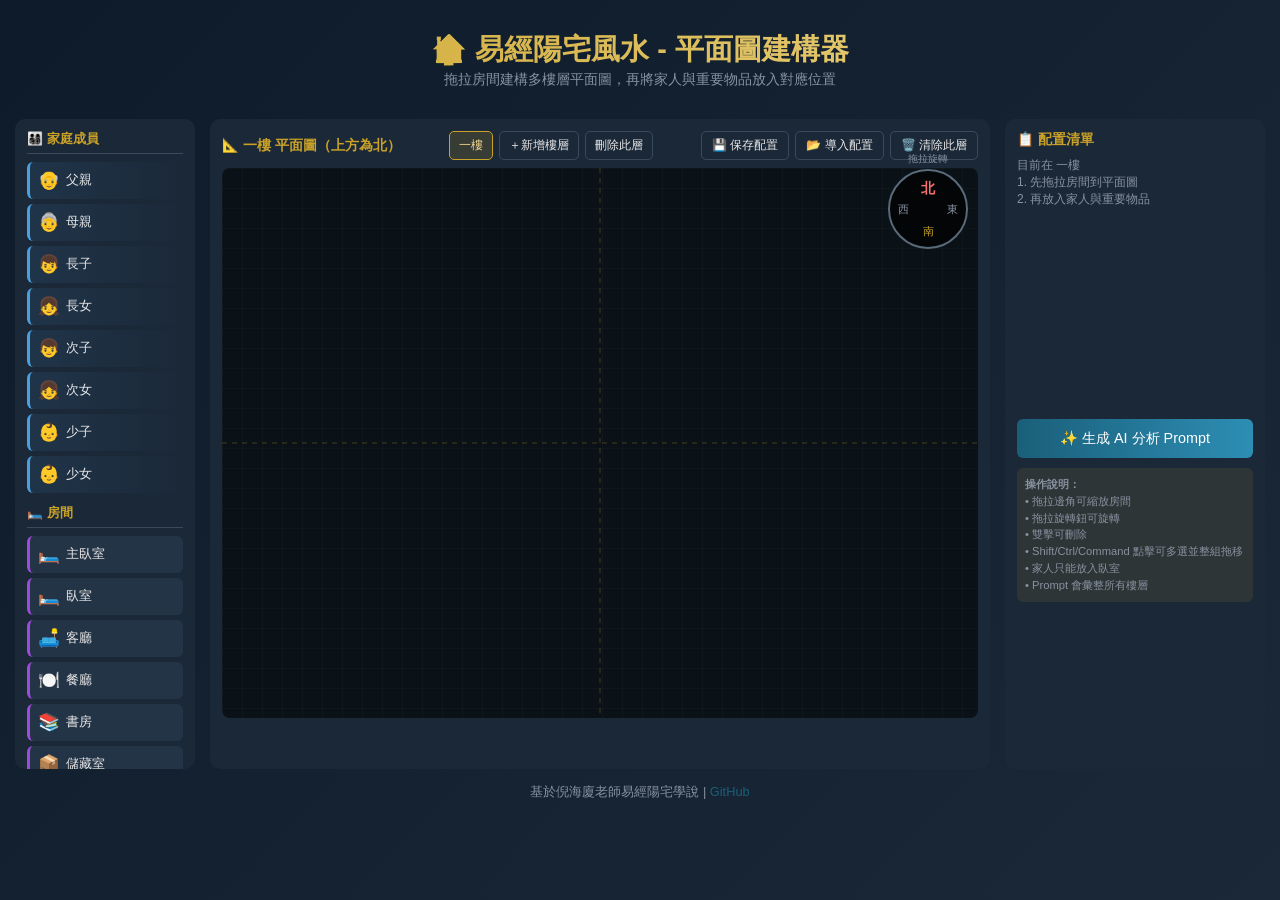
==== web/index.html @ 0b7eab0f "Enhance floor plan builder" ====
<!DOCTYPE html>
<html lang="zh-TW">

<head>
    <meta charset="UTF-8">
    <meta name="viewport" content="width=device-width, initial-scale=1.0">
    <title>易經陽宅風水 - 平面圖建構器</title>
    <link rel="stylesheet" href="style.css">
</head>

<body>
    <div class="container">
        <header>
            <h1>🏠 易經陽宅風水 - 平面圖建構器</h1>
            <p class="subtitle">拖拉房間建構多樓層平面圖，再將家人與重要物品放入對應位置</p>
        </header>

        <div class="main-layout">
            <!-- Toolbox -->
            <div class="toolbox">
                <h3>👨‍👩‍👧‍👦 家庭成員</h3>
                <div class="tool-item person" draggable="true" data-type="person" data-value="父親" data-icon="👴">
                    <span class="icon">👴</span> 父親
                </div>
                <div class="tool-item person" draggable="true" data-type="person" data-value="母親" data-icon="👵">
                    <span class="icon">👵</span> 母親
                </div>
                <div class="tool-item person" draggable="true" data-type="person" data-value="長子" data-icon="👦">
                    <span class="icon">👦</span> 長子
                </div>
                <div class="tool-item person" draggable="true" data-type="person" data-value="長女" data-icon="👧">
                    <span class="icon">👧</span> 長女
                </div>
                <div class="tool-item person" draggable="true" data-type="person" data-value="次子" data-icon="👦">
                    <span class="icon">👦</span> 次子
                </div>
                <div class="tool-item person" draggable="true" data-type="person" data-value="次女" data-icon="👧">
                    <span class="icon">👧</span> 次女
                </div>
                <div class="tool-item person" draggable="true" data-type="person" data-value="少子" data-icon="👶">
                    <span class="icon">👶</span> 少子
                </div>
                <div class="tool-item person" draggable="true" data-type="person" data-value="少女" data-icon="👶">
                    <span class="icon">👶</span> 少女
                </div>

                <h3>🛏️ 房間</h3>
                <div class="tool-item room" draggable="true" data-type="room" data-value="主臥室" data-icon="🛏️">
                    <span class="icon">🛏️</span> 主臥室
                </div>
                <div class="tool-item room" draggable="true" data-type="room" data-value="臥室" data-icon="🛏️">
                    <span class="icon">🛏️</span> 臥室
                </div>
                <div class="tool-item room" draggable="true" data-type="room" data-value="客廳" data-icon="🛋️">
                    <span class="icon">🛋️</span> 客廳
                </div>
                <div class="tool-item room" draggable="true" data-type="room" data-value="餐廳" data-icon="🍽️">
                    <span class="icon">🍽️</span> 餐廳
                </div>
                <div class="tool-item room" draggable="true" data-type="room" data-value="書房" data-icon="📚">
                    <span class="icon">📚</span> 書房
                </div>
                <div class="tool-item room" draggable="true" data-type="room" data-value="儲藏室" data-icon="📦">
                    <span class="icon">📦</span> 儲藏室
                </div>

                <h3>🔧 設施</h3>
                <div class="tool-item facility" draggable="true" data-type="facility" data-value="廚房" data-icon="🍳">
                    <span class="icon">🍳</span> 廚房
                </div>
                <div class="tool-item facility" draggable="true" data-type="facility" data-value="廁所" data-icon="🚽">
                    <span class="icon">🚽</span> 廁所
                </div>
                <div class="tool-item facility" draggable="true" data-type="facility" data-value="浴室" data-icon="🛁">
                    <span class="icon">🛁</span> 浴室
                </div>
                <div class="tool-item facility" draggable="true" data-type="facility" data-value="大門" data-icon="🚪">
                    <span class="icon">🚪</span> 大門
                </div>
                <div class="tool-item facility" draggable="true" data-type="facility" data-value="陽台" data-icon="🌿">
                    <span class="icon">🌿</span> 陽台
                </div>
                <div class="tool-item facility" draggable="true" data-type="facility" data-value="玄關" data-icon="🚶">
                    <span class="icon">🚶</span> 玄關
                </div>
                <div class="tool-item facility" draggable="true" data-type="facility" data-value="車庫" data-icon="🚗">
                    <span class="icon">🚗</span> 車庫
                </div>
                <div class="tool-item facility" draggable="true" data-type="facility" data-value="樓梯" data-icon="🪜">
                    <span class="icon">🪜</span> 樓梯
                </div>
                <div class="tool-item facility" draggable="true" data-type="facility" data-value="神明廳" data-icon="🙏">
                    <span class="icon">🙏</span> 神明廳
                </div>

                <h3>🎹 重要物品</h3>
                <div class="tool-item object" draggable="true" data-type="object" data-value="睡床" data-icon="🛏️">
                    <span class="icon">🛏️</span> 睡床
                </div>
                <div class="tool-item object" draggable="true" data-type="object" data-value="書桌" data-icon="🖥️">
                    <span class="icon">🖥️</span> 書桌
                </div>
                <div class="tool-item object" draggable="true" data-type="object" data-value="辦公桌" data-icon="💼">
                    <span class="icon">💼</span> 辦公桌
                </div>
                <div class="tool-item object" draggable="true" data-type="object" data-value="餐桌" data-icon="🍽️">
                    <span class="icon">🍽️</span> 餐桌
                </div>
                <div class="tool-item object" draggable="true" data-type="object" data-value="沙發" data-icon="🛋️">
                    <span class="icon">🛋️</span> 沙發
                </div>
                <div class="tool-item object" draggable="true" data-type="object" data-value="鋼琴" data-icon="🎹">
                    <span class="icon">🎹</span> 鋼琴
                </div>
                <div class="tool-item object" draggable="true" data-type="object" data-value="佛龕" data-icon="🙏">
                    <span class="icon">🙏</span> 佛龕
                </div>
                <div class="tool-item object" draggable="true" data-type="object" data-value="神桌" data-icon="🙏">
                    <span class="icon">🙏</span> 神桌
                </div>
                <div class="tool-item object" draggable="true" data-type="object" data-value="祖先牌位" data-icon="🪧">
                    <span class="icon">🪧</span> 祖先牌位
                </div>
                <div class="tool-item object" draggable="true" data-type="object" data-value="鏡子" data-icon="🪞">
                    <span class="icon">🪞</span> 鏡子
                </div>
                <div class="tool-item object" draggable="true" data-type="object" data-value="時鐘" data-icon="🕰️">
                    <span class="icon">🕰️</span> 時鐘
                </div>
                <div class="tool-item object" draggable="true" data-type="object" data-value="魚缸" data-icon="🐟">
                    <span class="icon">🐟</span> 魚缸
                </div>
                <div class="tool-item object" draggable="true" data-type="object" data-value="大型植物" data-icon="🪴">
                    <span class="icon">🪴</span> 大型植物
                </div>
                <div class="tool-item object" draggable="true" data-type="object" data-value="屏風" data-icon="🧱">
                    <span class="icon">🧱</span> 屏風
                </div>
                <div class="tool-item object" draggable="true" data-type="object" data-value="鞋櫃" data-icon="👞">
                    <span class="icon">👞</span> 鞋櫃
                </div>
                <div class="tool-item object" draggable="true" data-type="object" data-value="衣櫃" data-icon="🚪">
                    <span class="icon">🚪</span> 衣櫃
                </div>
                <div class="tool-item object" draggable="true" data-type="object" data-value="冰箱" data-icon="🧊">
                    <span class="icon">🧊</span> 冰箱
                </div>
                <div class="tool-item object" draggable="true" data-type="object" data-value="洗衣機" data-icon="🧺">
                    <span class="icon">🧺</span> 洗衣機
                </div>
                <div class="tool-item object" draggable="true" data-type="object" data-value="電視" data-icon="📺">
                    <span class="icon">📺</span> 電視
                </div>
                <div class="tool-item object" draggable="true" data-type="object" data-value="音響" data-icon="🔊">
                    <span class="icon">🔊</span> 音響
                </div>
                <div class="tool-item object" draggable="true" data-type="object" data-value="保險櫃" data-icon="🔒">
                    <span class="icon">🔒</span> 保險櫃
                </div>
                <div class="tool-item object" draggable="true" data-type="object" data-value="爐灶" data-icon="🔥">
                    <span class="icon">🔥</span> 爐灶
                </div>
                <div class="tool-item object" draggable="true" data-type="object" data-value="水槽" data-icon="🚰">
                    <span class="icon">🚰</span> 水槽
                </div>
                <div class="tool-item object" draggable="true" data-type="object" data-value="垃圾桶" data-icon="🗑️">
                    <span class="icon">🗑️</span> 垃圾桶
                </div>
            </div>

            <!-- Canvas -->
            <div class="canvas-wrapper">
                <div class="canvas-header">
                    <h3 id="canvasTitle">📐 平面圖（上方為北）</h3>
                    <div class="floor-controls">
                        <div class="floor-tabs" id="floorTabs" aria-label="樓層切換"></div>
                        <button id="addFloor" type="button">＋新增樓層</button>
                        <button id="deleteFloor" type="button">刪除此層</button>
                    </div>
                    <div class="canvas-actions">
                        <button id="saveConfig" type="button">💾 保存配置</button>
                        <button id="loadConfig" type="button">📂 導入配置</button>
                        <input id="loadConfigInput" type="file" accept="application/json,.json" hidden>
                        <button id="clearCanvas" type="button">🗑️ 清除此層</button>
                    </div>
                </div>
                <canvas id="floorCanvas"></canvas>
                <div class="compass" id="compass">
                    <span class="compass-hint">拖拉旋轉</span>
                    <div class="compass-inner" id="compassInner">
                        <span class="compass-n">北</span>
                        <span class="compass-s">南</span>
                        <span class="compass-e">東</span>
                        <span class="compass-w">西</span>
                    </div>
                </div>
            </div>

            <!-- Output Panel -->
            <div class="output-panel">
                <h3>📋 配置清單</h3>
                <div class="config-list" id="configList">
                    <p style="color: var(--text-muted); font-size: 0.75rem;">
                        1. 先建立樓層與房間<br>
                        2. 再放入家人與重要物品
                    </p>
                </div>

                <button class="generate-btn" id="generateBtn">✨ 生成 AI 分析 Prompt</button>

                <div class="prompt-output" id="promptOutput"></div>
                <button class="copy-btn" id="copyBtn">📋 複製 Prompt</button>

                <div class="hint">
                    <strong>操作說明：</strong><br>
                    • 拖拉邊角可縮放房間<br>
                    • 拖拉旋轉鈕可旋轉<br>
                    • 雙擊可刪除<br>
                    • Shift/Ctrl/Command 點擊可多選並整組拖移<br>
                    • 家人只能放入臥室<br>
                    • Prompt 會彙整所有樓層
                </div>
            </div>
        </div>

        <footer>
            <p>基於倪海廈老師易經陽宅學說 | <a href="https://github.com/Wolke/yijing-fengshui" target="_blank">GitHub</a></p>
        </footer>
    </div>

    <script src="app.js" defer></script>
</body>

</html>
---- web/style.css ----
:root {
    --primary: #1a5f7a;
    --secondary: #c9a227;
    --bg-dark: #0d1b2a;
    --bg-card: #1b2838;
    --text: #e8e8e8;
    --text-muted: #8892a0;
    --success: #4ade80;
    --warning: #fbbf24;
    --danger: #f87171;
    --object: #4ade80;
}

* {
    margin: 0;
    padding: 0;
    box-sizing: border-box;
}

body {
    font-family: 'Noto Sans TC', -apple-system, sans-serif;
    background: linear-gradient(135deg, var(--bg-dark) 0%, #1b2838 100%);
    color: var(--text);
    min-height: 100vh;
    user-select: none;
}

.container {
    max-width: 1400px;
    margin: 0 auto;
    padding: 15px;
}

header {
    text-align: center;
    padding: 15px 0;
}

header h1 {
    font-size: 1.8rem;
    background: linear-gradient(90deg, var(--secondary), #f0d78c);
    -webkit-background-clip: text;
    -webkit-text-fill-color: transparent;
}

.subtitle {
    color: var(--text-muted);
    font-size: 0.9rem;
}

.main-layout {
    display: grid;
    grid-template-columns: 180px 1fr 260px;
    gap: 15px;
    margin-top: 15px;
}

/* Toolbox */
.toolbox {
    background: var(--bg-card);
    border-radius: 10px;
    padding: 12px;
    max-height: 650px;
    overflow-y: auto;
}

.toolbox h3 {
    color: var(--secondary);
    font-size: 0.8rem;
    margin: 12px 0 8px 0;
    padding-bottom: 5px;
    border-bottom: 1px solid #3a4a5a;
}

.toolbox h3:first-child {
    margin-top: 0;
}

.tool-item {
    display: flex;
    align-items: center;
    gap: 6px;
    padding: 8px;
    margin-bottom: 5px;
    background: #243447;
    border-radius: 6px;
    cursor: grab;
    transition: all 0.2s;
    font-size: 0.8rem;
}

.tool-item:hover {
    background: #2d4a5f;
    transform: translateX(2px);
}

.tool-item .icon {
    font-size: 1.1rem;
}

.tool-item.person {
    border-left: 3px solid #4a9fdf;
    background: linear-gradient(90deg, rgba(74, 159, 223, 0.1), transparent);
}

.tool-item.room {
    border-left: 3px solid #9f4adf;
}

.tool-item.facility {
    border-left: 3px solid #df9f4a;
}

.tool-item.object {
    border-left: 3px solid var(--object);
    background: linear-gradient(90deg, rgba(74, 222, 128, 0.1), transparent);
}

/* Canvas Area */
.canvas-wrapper {
    background: var(--bg-card);
    border-radius: 10px;
    padding: 12px;
    position: relative;
}

.canvas-header {
    display: flex;
    justify-content: space-between;
    align-items: center;
    flex-wrap: wrap;
    gap: 8px;
    margin-bottom: 8px;
}

.canvas-header h3 {
    color: var(--secondary);
    font-size: 0.85rem;
}

.canvas-actions {
    display: flex;
    flex-wrap: wrap;
    justify-content: flex-end;
    gap: 6px;
}

.floor-controls {
    display: flex;
    align-items: center;
    gap: 6px;
    flex-wrap: wrap;
}

.floor-tabs {
    display: flex;
    align-items: center;
    gap: 4px;
    flex-wrap: wrap;
}

.floor-tab,
.floor-controls button {
    padding: 5px 9px;
    border: 1px solid #3a4a5a;
    border-radius: 5px;
    background: transparent;
    color: var(--text);
    cursor: pointer;
    font-size: 0.75rem;
}

.floor-tab.active {
    border-color: var(--secondary);
    background: rgba(201, 162, 39, 0.16);
    color: #f0d78c;
}

.floor-controls button:hover,
.floor-tab:hover {
    border-color: var(--secondary);
}

.canvas-actions button {
    padding: 5px 10px;
    border: 1px solid #3a4a5a;
    border-radius: 5px;
    background: transparent;
    color: var(--text);
    cursor: pointer;
    font-size: 0.75rem;
}

.canvas-actions button:hover {
    border-color: var(--secondary);
}

#floorCanvas {
    width: 100%;
    height: 550px;
    background:
        linear-gradient(rgba(255, 255, 255, 0.02) 1px, transparent 1px),
        linear-gradient(90deg, rgba(255, 255, 255, 0.02) 1px, transparent 1px),
        #0a1218;
    background-size: 20px 20px;
    border-radius: 8px;
    cursor: default;
}

.compass {
    position: absolute;
    top: 50px;
    right: 22px;
    width: 80px;
    height: 80px;
    background: rgba(0, 0, 0, 0.7);
    border-radius: 50%;
    border: 2px solid #5a6a7a;
    display: flex;
    align-items: center;
    justify-content: center;
    font-size: 0.7rem;
    color: var(--text-muted);
    cursor: grab;
    transition: border-color 0.2s;
    user-select: none;
}

.compass:hover {
    border-color: var(--secondary);
}

.compass:active {
    cursor: grabbing;
}

.compass-inner {
    position: relative;
    width: 100%;
    height: 100%;
    transition: transform 0.1s ease-out;
}

.compass-n {
    position: absolute;
    top: 8px;
    left: 50%;
    transform: translateX(-50%);
    color: var(--danger);
    font-weight: bold;
    font-size: 0.9rem;
}

.compass-s {
    position: absolute;
    bottom: 8px;
    left: 50%;
    transform: translateX(-50%);
    color: var(--secondary);
}

.compass-e {
    position: absolute;
    right: 8px;
    top: 50%;
    transform: translateY(-50%);
}

.compass-w {
    position: absolute;
    left: 8px;
    top: 50%;
    transform: translateY(-50%);
}

.compass-hint {
    position: absolute;
    top: -18px;
    left: 50%;
    transform: translateX(-50%);
    font-size: 0.6rem;
    color: var(--text-muted);
    white-space: nowrap;
}

/* Output Panel */
.output-panel {
    background: var(--bg-card);
    border-radius: 10px;
    padding: 12px;
    display: flex;
    flex-direction: column;
}

.output-panel h3 {
    color: var(--secondary);
    font-size: 0.85rem;
    margin-bottom: 8px;
}

.config-list {
    flex: 1;
    overflow-y: auto;
    margin-bottom: 12px;
    max-height: 250px;
}

.config-item {
    display: flex;
    justify-content: space-between;
    align-items: center;
    padding: 6px 8px;
    background: #243447;
    border-radius: 5px;
    margin-bottom: 4px;
    font-size: 0.8rem;
}

.config-item .dir {
    color: var(--secondary);
    font-weight: bold;
}

.config-section-title {
    color: var(--text-muted);
    font-size: 0.7rem;
    margin: 8px 0 5px;
}

.config-item.object-row {
    border-left: 2px solid var(--object);
}

.config-item.person-row {
    border-left: 2px solid #4a9fdf;
}

.generate-btn {
    padding: 10px;
    border: none;
    border-radius: 6px;
    background: linear-gradient(90deg, var(--primary), #2d8eb4);
    color: white;
    font-size: 0.9rem;
    cursor: pointer;
    transition: all 0.2s;
}

.generate-btn:hover {
    transform: translateY(-1px);
    box-shadow: 0 3px 12px rgba(26, 95, 122, 0.4);
}

.prompt-output {
    margin-top: 10px;
    padding: 10px;
    background: #0d1520;
    border-radius: 6px;
    font-size: 0.7rem;
    max-height: 150px;
    overflow-y: auto;
    white-space: pre-wrap;
    display: none;
}

.prompt-output.show {
    display: block;
}

.copy-btn {
    margin-top: 8px;
    padding: 8px;
    border: 2px solid var(--success);
    border-radius: 6px;
    background: transparent;
    color: var(--success);
    cursor: pointer;
    font-size: 0.8rem;
    display: none;
}

.copy-btn.show {
    display: block;
}

.copy-btn:hover {
    background: var(--success);
    color: var(--bg-dark);
}

.hint {
    margin-top: 10px;
    padding: 8px;
    background: rgba(201, 162, 39, 0.1);
    border-radius: 6px;
    font-size: 0.7rem;
    color: var(--text-muted);
    line-height: 1.5;
}

footer {
    text-align: center;
    padding: 15px;
    color: var(--text-muted);
    font-size: 0.8rem;
}

footer a {
    color: var(--primary);
    text-decoration: none;
}

/* Animations */
@keyframes bounceBack {
    0% {
        transform: scale(1);
    }

    50% {
        transform: scale(0.8);
    }

    100% {
        transform: scale(1);
    }
}

.bounce-back {
    animation: bounceBack 0.3s ease;
}

@keyframes fadeOut {
    0% {
        opacity: 1;
    }

    70% {
        opacity: 1;
    }

    100% {
        opacity: 0;
    }
}

@media (max-width: 1000px) {
    .main-layout {
        grid-template-columns: 1fr;
    }

    .toolbox {
        display: flex;
        flex-wrap: wrap;
        gap: 5px;
        max-height: none;
    }

    .toolbox h3 {
        width: 100%;
        margin: 8px 0 5px 0;
    }

    .tool-item {
        margin-bottom: 0;
    }

    .canvas-header {
        align-items: flex-start;
        flex-direction: column;
    }
}
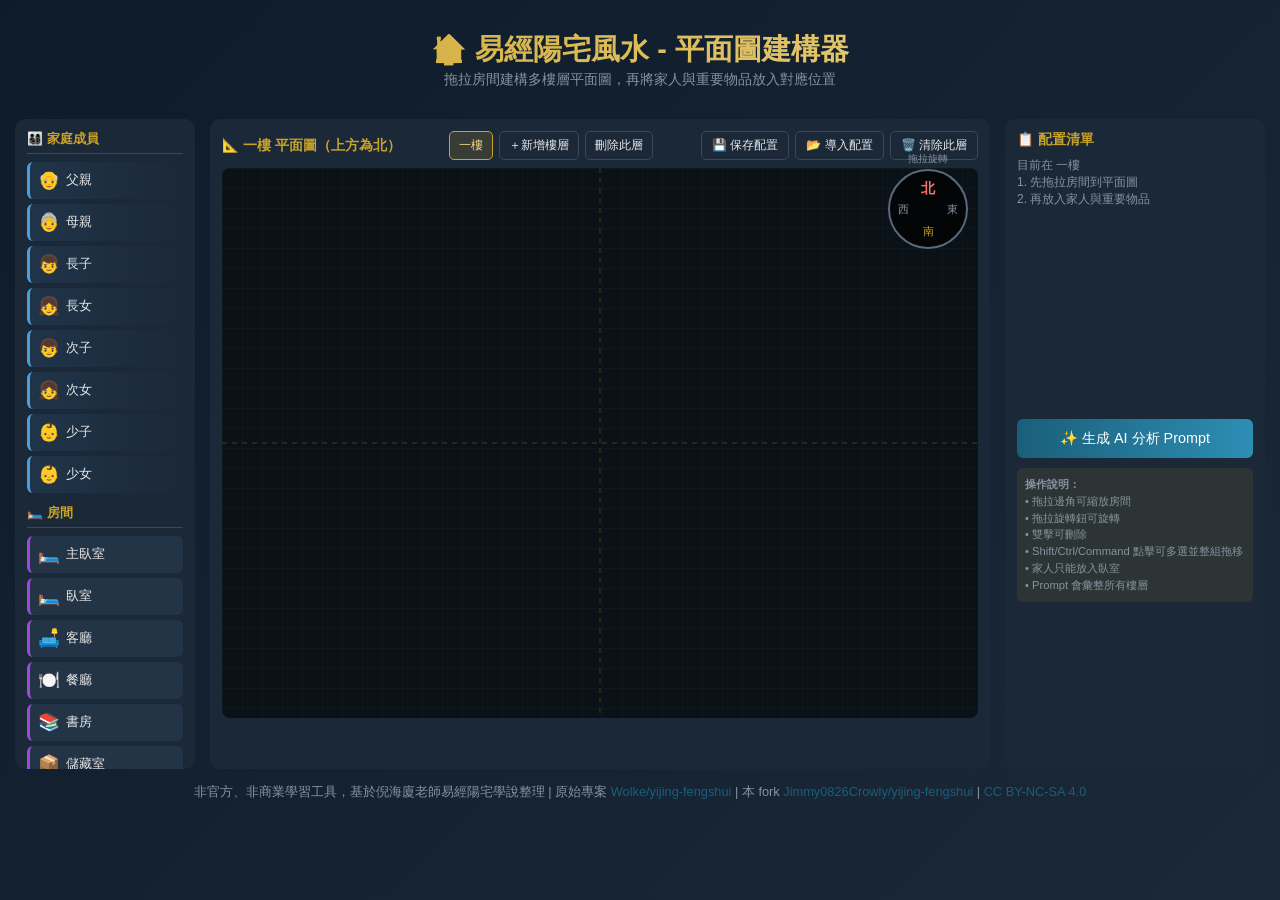
==== commit 177a84cf: "Add attribution and noncommercial notice" ====
--- a/web/index.html
+++ b/web/index.html
@@ -224,7 +224,12 @@
         </div>
 
         <footer>
-            <p>基於倪海廈老師易經陽宅學說 | <a href="https://github.com/Wolke/yijing-fengshui" target="_blank">GitHub</a></p>
+            <p>
+                非官方、非商業學習工具，基於倪海廈老師易經陽宅學說整理 |
+                原始專案 <a href="https://github.com/Wolke/yijing-fengshui" target="_blank">Wolke/yijing-fengshui</a> |
+                本 fork <a href="https://github.com/Jimmy0826Crowly/yijing-fengshui" target="_blank">Jimmy0826Crowly/yijing-fengshui</a> |
+                <a href="https://creativecommons.org/licenses/by-nc-sa/4.0/" target="_blank">CC BY-NC-SA 4.0</a>
+            </p>
         </footer>
     </div>
 
